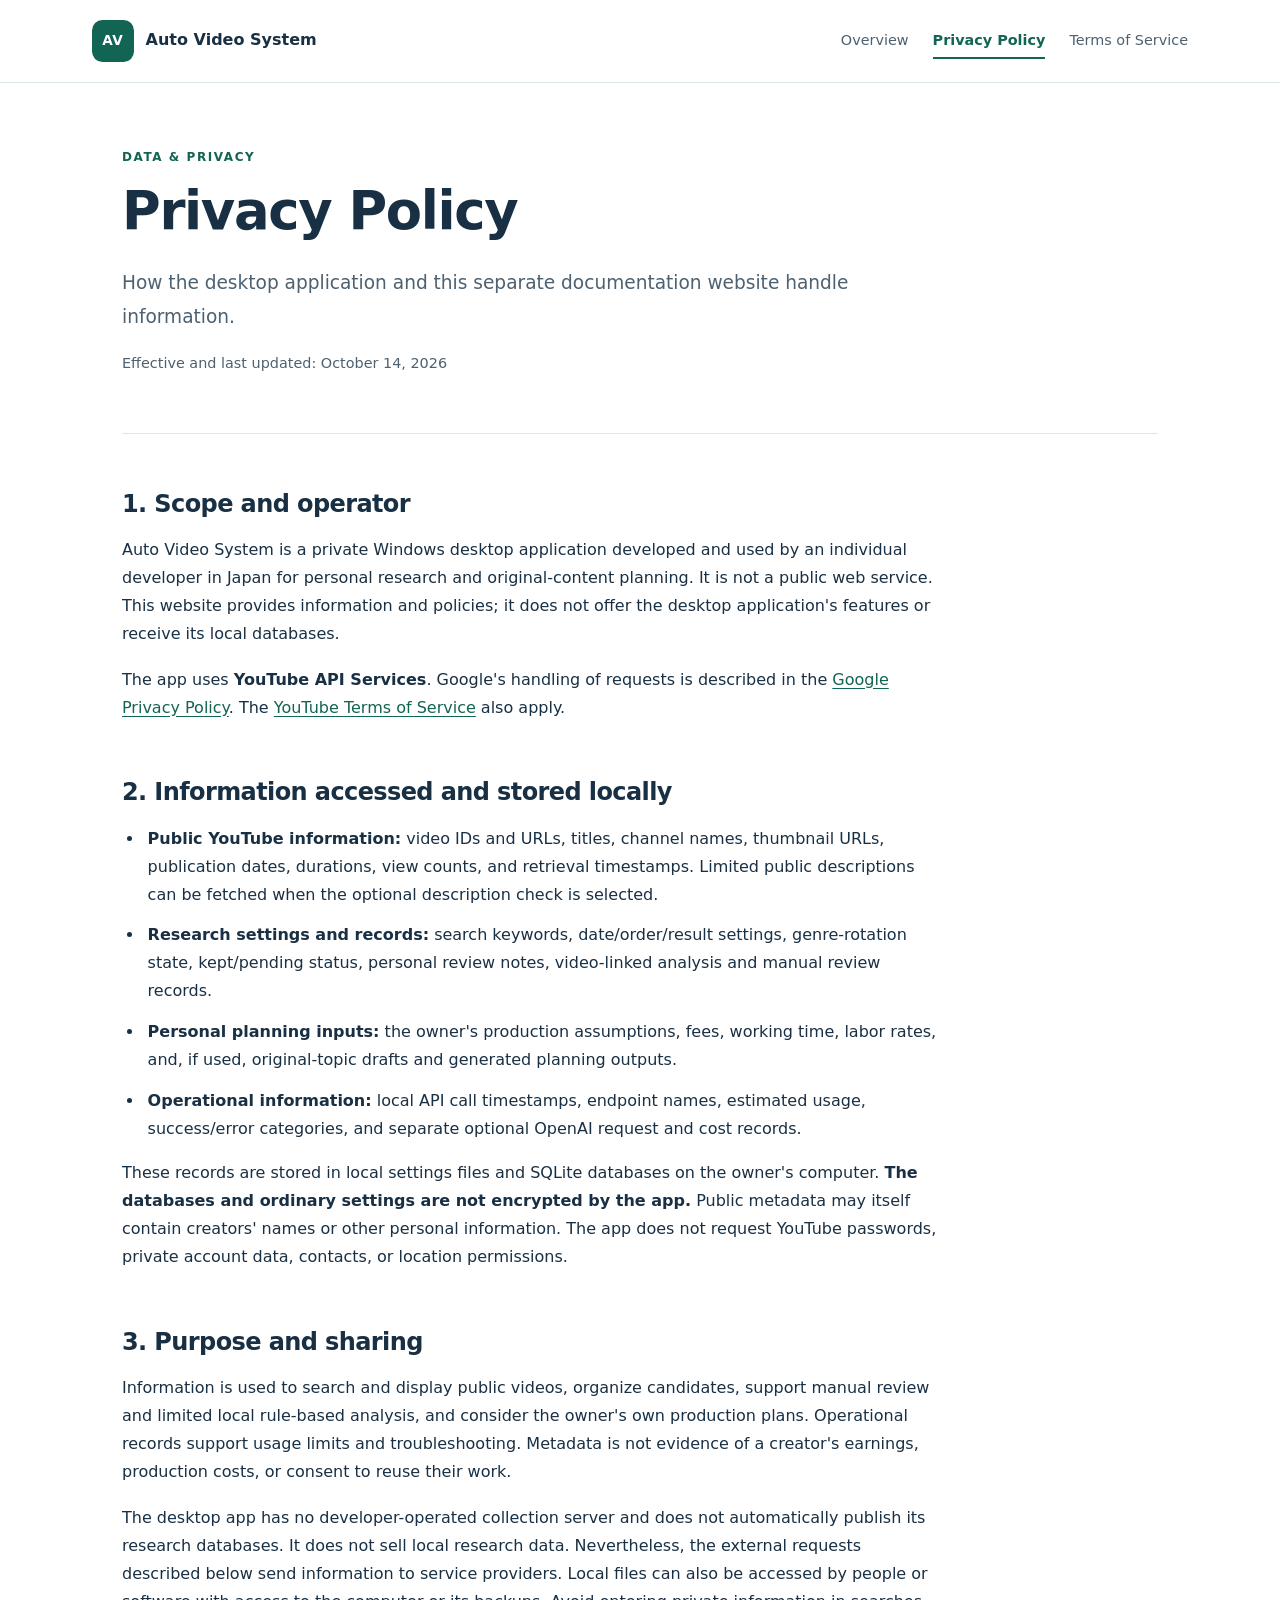
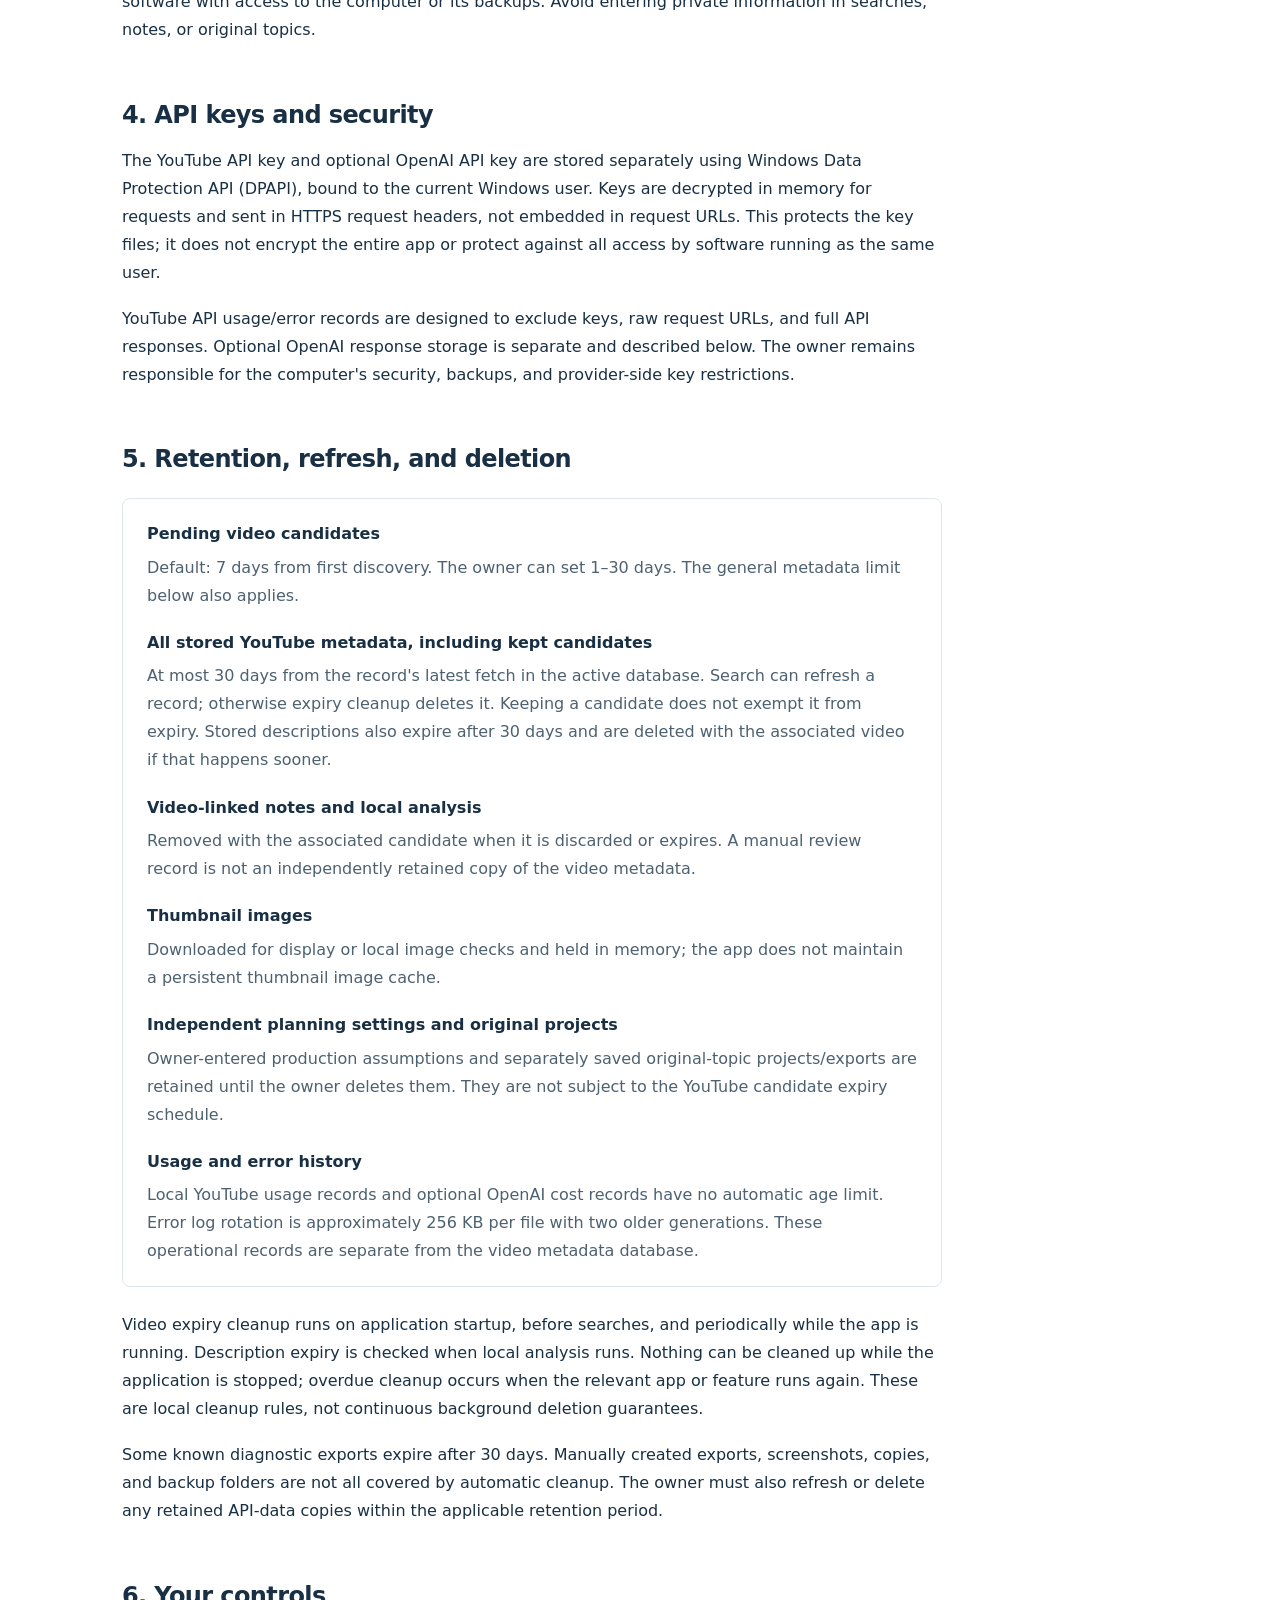
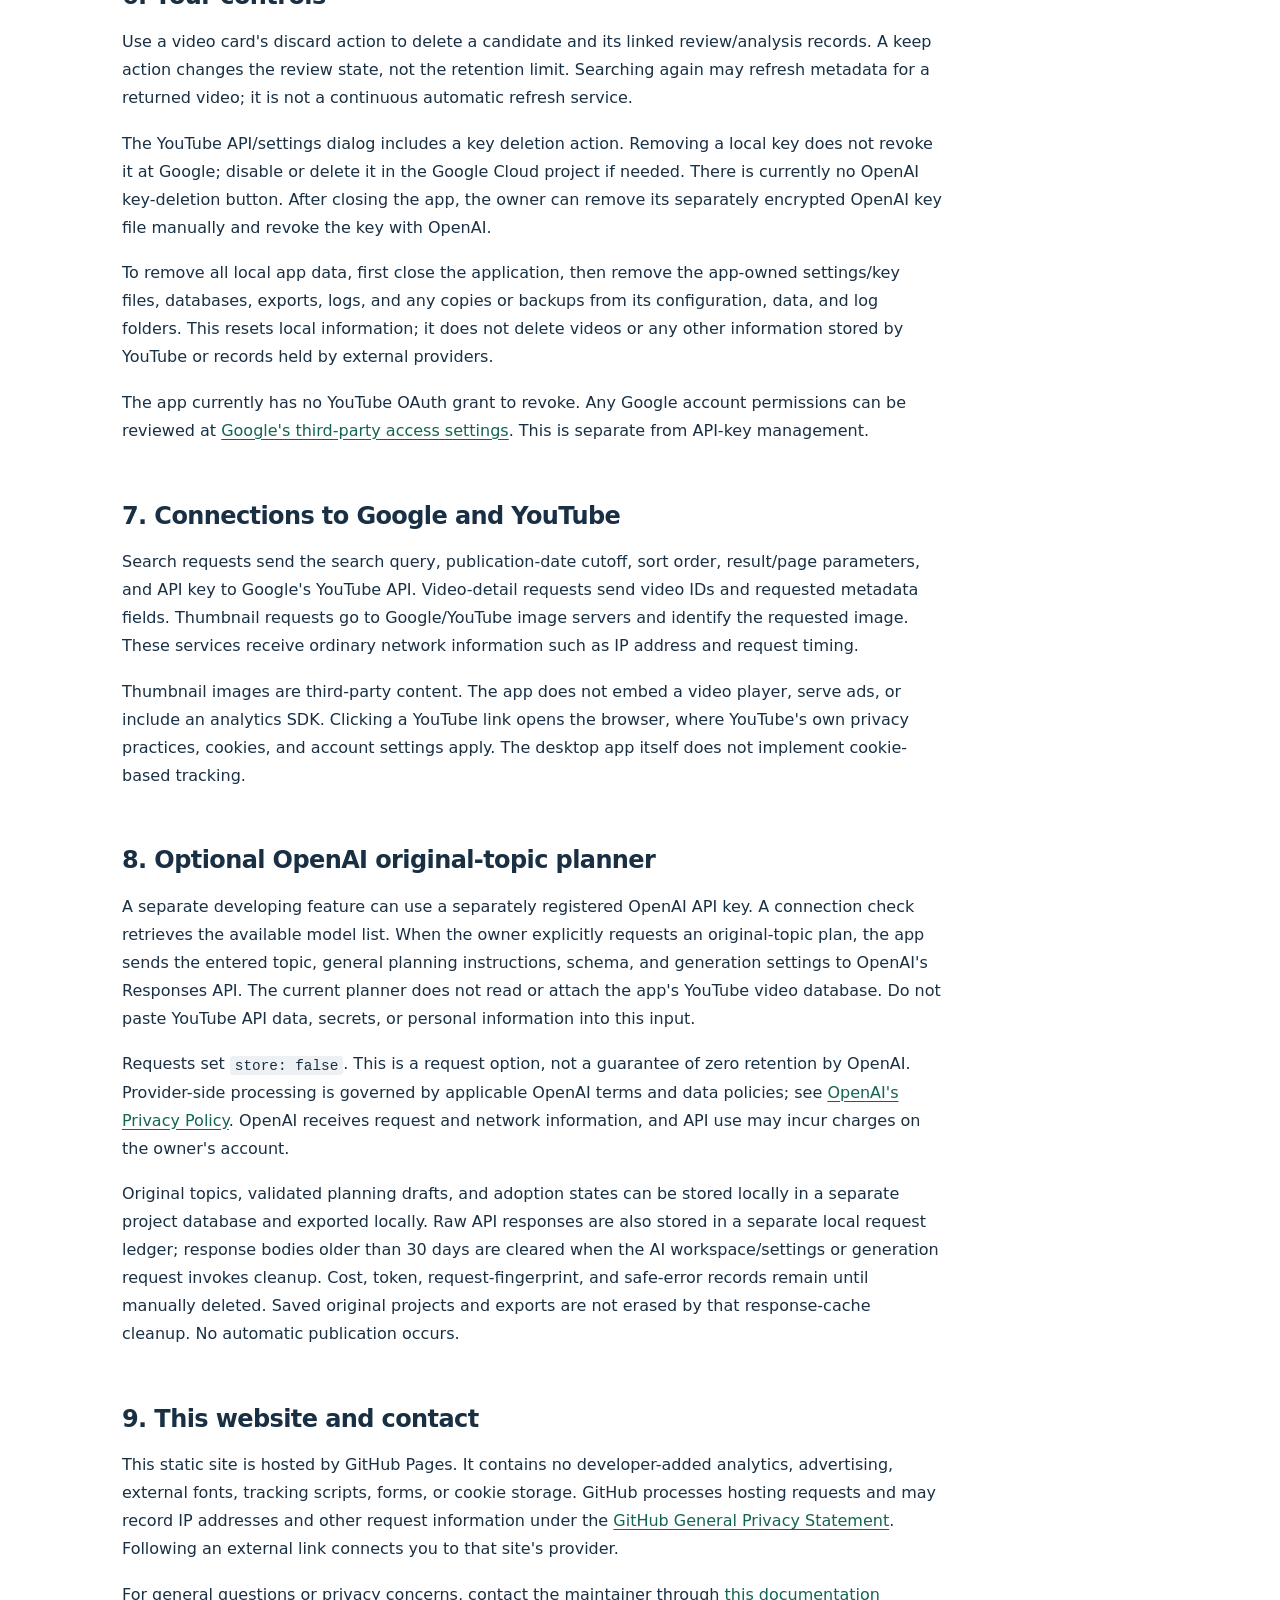
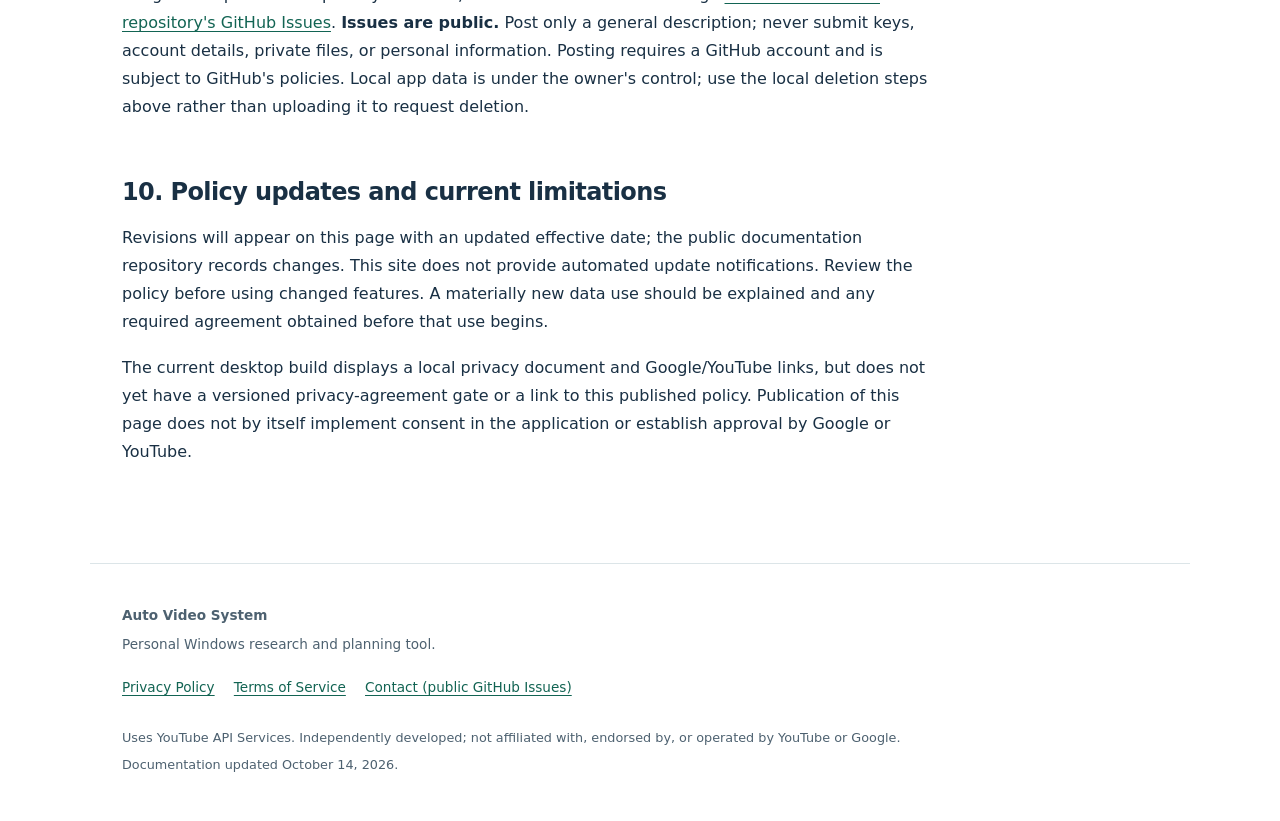
==== privacy.html @ 2034ab6e "Publish application overview, privacy policy and terms" ====
<!doctype html>
<html lang="en">
<head>
  <meta charset="utf-8">
  <meta name="viewport" content="width=device-width, initial-scale=1">
  <meta name="description" content="Privacy practices for the private Auto Video System desktop app and this informational GitHub Pages website.">
  <meta name="color-scheme" content="light">
  <meta name="referrer" content="strict-origin-when-cross-origin">
  <title>Privacy Policy | Auto Video System</title>
  <link rel="stylesheet" href="styles.css">
</head>
<body>
  <a class="skip" href="#main">Skip to content</a>
  <header class="site-header">
    <div class="header-inner">
      <a class="brand" href="index.html"><span class="brand-mark" aria-hidden="true">AV</span><span>Auto Video System</span></a>
      <nav aria-label="Main navigation"><a href="index.html">Overview</a><a href="privacy.html" aria-current="page">Privacy Policy</a><a href="terms.html">Terms of Service</a></nav>
    </div>
  </header>
  <main id="main">
    <header class="page-heading"><p class="eyebrow">Data &amp; privacy</p><h1>Privacy Policy</h1><p class="lead">How the desktop application and this separate documentation website handle information.</p><p class="muted">Effective and last updated: <time datetime="2026-10-14">October 14, 2026</time></p></header>
    <article class="prose document">
      <section><h2>1. Scope and operator</h2><p>Auto Video System is a private Windows desktop application developed and used by an individual developer in Japan for personal research and original-content planning. It is not a public web service. This website provides information and policies; it does not offer the desktop application's features or receive its local databases.</p><p>The app uses <strong>YouTube API Services</strong>. Google's handling of requests is described in the <a href="https://policies.google.com/privacy">Google Privacy Policy</a>. The <a href="https://www.youtube.com/t/terms">YouTube Terms of Service</a> also apply.</p></section>
      <section><h2>2. Information accessed and stored locally</h2><ul><li><strong>Public YouTube information:</strong> video IDs and URLs, titles, channel names, thumbnail URLs, publication dates, durations, view counts, and retrieval timestamps. Limited public descriptions can be fetched when the optional description check is selected.</li><li><strong>Research settings and records:</strong> search keywords, date/order/result settings, genre-rotation state, kept/pending status, personal review notes, video-linked analysis and manual review records.</li><li><strong>Personal planning inputs:</strong> the owner's production assumptions, fees, working time, labor rates, and, if used, original-topic drafts and generated planning outputs.</li><li><strong>Operational information:</strong> local API call timestamps, endpoint names, estimated usage, success/error categories, and separate optional OpenAI request and cost records.</li></ul><p>These records are stored in local settings files and SQLite databases on the owner's computer. <strong>The databases and ordinary settings are not encrypted by the app.</strong> Public metadata may itself contain creators' names or other personal information. The app does not request YouTube passwords, private account data, contacts, or location permissions.</p></section>
      <section><h2>3. Purpose and sharing</h2><p>Information is used to search and display public videos, organize candidates, support manual review and limited local rule-based analysis, and consider the owner's own production plans. Operational records support usage limits and troubleshooting. Metadata is not evidence of a creator's earnings, production costs, or consent to reuse their work.</p><p>The desktop app has no developer-operated collection server and does not automatically publish its research databases. It does not sell local research data. Nevertheless, the external requests described below send information to service providers. Local files can also be accessed by people or software with access to the computer or its backups. Avoid entering private information in searches, notes, or original topics.</p></section>
      <section><h2>4. API keys and security</h2><p>The YouTube API key and optional OpenAI API key are stored separately using Windows Data Protection API (DPAPI), bound to the current Windows user. Keys are decrypted in memory for requests and sent in HTTPS request headers, not embedded in request URLs. This protects the key files; it does not encrypt the entire app or protect against all access by software running as the same user.</p><p>YouTube API usage/error records are designed to exclude keys, raw request URLs, and full API responses. Optional OpenAI response storage is separate and described below. The owner remains responsible for the computer's security, backups, and provider-side key restrictions.</p></section>
      <section><h2>5. Retention, refresh, and deletion</h2><dl class="retention"><dt>Pending video candidates</dt><dd>Default: 7 days from first discovery. The owner can set 1–30 days. The general metadata limit below also applies.</dd><dt>All stored YouTube metadata, including kept candidates</dt><dd>At most 30 days from the record's latest fetch in the active database. Search can refresh a record; otherwise expiry cleanup deletes it. Keeping a candidate does not exempt it from expiry. Stored descriptions also expire after 30 days and are deleted with the associated video if that happens sooner.</dd><dt>Video-linked notes and local analysis</dt><dd>Removed with the associated candidate when it is discarded or expires. A manual review record is not an independently retained copy of the video metadata.</dd><dt>Thumbnail images</dt><dd>Downloaded for display or local image checks and held in memory; the app does not maintain a persistent thumbnail image cache.</dd><dt>Independent planning settings and original projects</dt><dd>Owner-entered production assumptions and separately saved original-topic projects/exports are retained until the owner deletes them. They are not subject to the YouTube candidate expiry schedule.</dd><dt>Usage and error history</dt><dd>Local YouTube usage records and optional OpenAI cost records have no automatic age limit. Error log rotation is approximately 256 KB per file with two older generations. These operational records are separate from the video metadata database.</dd></dl><p>Video expiry cleanup runs on application startup, before searches, and periodically while the app is running. Description expiry is checked when local analysis runs. Nothing can be cleaned up while the application is stopped; overdue cleanup occurs when the relevant app or feature runs again. These are local cleanup rules, not continuous background deletion guarantees.</p><p>Some known diagnostic exports expire after 30 days. Manually created exports, screenshots, copies, and backup folders are not all covered by automatic cleanup. The owner must also refresh or delete any retained API-data copies within the applicable retention period.</p></section>
      <section><h2>6. Your controls</h2><p>Use a video card's discard action to delete a candidate and its linked review/analysis records. A keep action changes the review state, not the retention limit. Searching again may refresh metadata for a returned video; it is not a continuous automatic refresh service.</p><p>The YouTube API/settings dialog includes a key deletion action. Removing a local key does not revoke it at Google; disable or delete it in the Google Cloud project if needed. There is currently no OpenAI key-deletion button. After closing the app, the owner can remove its separately encrypted OpenAI key file manually and revoke the key with OpenAI.</p><p>To remove all local app data, first close the application, then remove the app-owned settings/key files, databases, exports, logs, and any copies or backups from its configuration, data, and log folders. This resets local information; it does not delete videos or any other information stored by YouTube or records held by external providers.</p><p>The app currently has no YouTube OAuth grant to revoke. Any Google account permissions can be reviewed at <a href="https://security.google.com/settings/security/permissions">Google's third-party access settings</a>. This is separate from API-key management.</p></section>
      <section><h2>7. Connections to Google and YouTube</h2><p>Search requests send the search query, publication-date cutoff, sort order, result/page parameters, and API key to Google's YouTube API. Video-detail requests send video IDs and requested metadata fields. Thumbnail requests go to Google/YouTube image servers and identify the requested image. These services receive ordinary network information such as IP address and request timing.</p><p>Thumbnail images are third-party content. The app does not embed a video player, serve ads, or include an analytics SDK. Clicking a YouTube link opens the browser, where YouTube's own privacy practices, cookies, and account settings apply. The desktop app itself does not implement cookie-based tracking.</p></section>
      <section id="openai"><h2>8. Optional OpenAI original-topic planner</h2><p>A separate developing feature can use a separately registered OpenAI API key. A connection check retrieves the available model list. When the owner explicitly requests an original-topic plan, the app sends the entered topic, general planning instructions, schema, and generation settings to OpenAI's Responses API. The current planner does not read or attach the app's YouTube video database. Do not paste YouTube API data, secrets, or personal information into this input.</p><p>Requests set <code>store: false</code>. This is a request option, not a guarantee of zero retention by OpenAI. Provider-side processing is governed by applicable OpenAI terms and data policies; see <a href="https://openai.com/policies/privacy-policy/">OpenAI's Privacy Policy</a>. OpenAI receives request and network information, and API use may incur charges on the owner's account.</p><p>Original topics, validated planning drafts, and adoption states can be stored locally in a separate project database and exported locally. Raw API responses are also stored in a separate local request ledger; response bodies older than 30 days are cleared when the AI workspace/settings or generation request invokes cleanup. Cost, token, request-fingerprint, and safe-error records remain until manually deleted. Saved original projects and exports are not erased by that response-cache cleanup. No automatic publication occurs.</p></section>
      <section><h2>9. This website and contact</h2><p>This static site is hosted by GitHub Pages. It contains no developer-added analytics, advertising, external fonts, tracking scripts, forms, or cookie storage. GitHub processes hosting requests and may record IP addresses and other request information under the <a href="https://docs.github.com/en/site-policy/privacy-policies/github-general-privacy-statement">GitHub General Privacy Statement</a>. Following an external link connects you to that site's provider.</p><p>For general questions or privacy concerns, contact the maintainer through <a href="https://github.com/thiroki0508-cell/auto-video-system-pages/issues">this documentation repository's GitHub Issues</a>. <strong>Issues are public.</strong> Post only a general description; never submit keys, account details, private files, or personal information. Posting requires a GitHub account and is subject to GitHub's policies. Local app data is under the owner's control; use the local deletion steps above rather than uploading it to request deletion.</p></section>
      <section><h2>10. Policy updates and current limitations</h2><p>Revisions will appear on this page with an updated effective date; the public documentation repository records changes. This site does not provide automated update notifications. Review the policy before using changed features. A materially new data use should be explained and any required agreement obtained before that use begins.</p><p>The current desktop build displays a local privacy document and Google/YouTube links, but does not yet have a versioned privacy-agreement gate or a link to this published policy. Publication of this page does not by itself implement consent in the application or establish approval by Google or YouTube.</p></section>
    </article>
    </main>
  <footer class="site-footer">
    <div><strong>Auto Video System</strong><p>Personal Windows research and planning tool.</p></div>
    <div><a href="privacy.html">Privacy Policy</a><a href="terms.html">Terms of Service</a><a href="https://github.com/thiroki0508-cell/auto-video-system-pages/issues">Contact (public GitHub Issues)</a></div>
    <p class="footer-note">Uses YouTube API Services. Independently developed; not affiliated with, endorsed by, or operated by YouTube or Google.</p>
    <p class="footer-note">Documentation updated <time datetime="2026-10-14">October 14, 2026</time>.</p>
  </footer>
</body>
</html>
---- styles.css ----
:root { color-scheme: light; --ink:#193044; --muted:#4d6170; --accent:#126453; --line:#dce5e8; --soft:#f5f8f8; }
* { box-sizing:border-box; }
html { scroll-padding-top:2rem; }
body { margin:0; background:#fff; color:var(--ink); font-family:system-ui,-apple-system,"Segoe UI",sans-serif; font-size:1rem; line-height:1.75; }
a { color:var(--accent); text-underline-offset:.2em; overflow-wrap:anywhere; }
a:hover { color:#083f34; }
a:focus-visible { outline:3px solid #a65a00; outline-offset:4px; border-radius:2px; }
.skip { position:absolute; left:1rem; top:-6rem; background:#fff; z-index:2; padding:.75rem; }
.skip:focus { top:1rem; }
.site-header { border-bottom:1px solid var(--line); }
.header-inner { max-width:1160px; margin:auto; padding:1.25rem 2rem; display:flex; gap:1.5rem; justify-content:space-between; align-items:center; }
.brand { display:flex; align-items:center; gap:.75rem; font-weight:750; color:var(--ink); text-decoration:none; line-height:1.3; }
.brand-mark { display:grid; place-items:center; background:var(--accent); color:white; width:2.6rem; height:2.6rem; border-radius:.65rem; font-size:.85rem; letter-spacing:.04em; flex-shrink:0; }
nav { display:flex; flex-wrap:wrap; gap:1.5rem; font-size:.9rem; }
nav a { color:var(--muted); text-decoration:none; padding:.25rem 0; }
nav a[aria-current="page"] { color:var(--accent); box-shadow:0 2px 0 var(--accent); font-weight:650; }
main { max-width:1100px; margin:auto; padding:0 2rem; }
h1,h2,h3 { line-height:1.2; letter-spacing:-.025em; color:var(--ink); }
h1 { font-size:clamp(2.2rem,5.5vw,4rem); margin:.7rem 0 1.5rem; max-width:900px; }
h2 { font-size:clamp(1.5rem,3.4vw,2rem); margin:.7rem 0 1.4rem; }
h3 { font-size:1.2rem; margin:.9rem 0; }
p { margin:.8rem 0 1.1rem; }
.eyebrow { font-size:.75rem; text-transform:uppercase; font-weight:750; letter-spacing:.13em; color:var(--accent); margin:0; }
.hero { padding:5rem 0 3.5rem; }
.lead { font-size:1.16rem; line-height:1.8; max-width:790px; color:var(--muted); }
.notice { max-width:820px; background:#eff7f4; border-left:3px solid var(--accent); padding:1rem 1.25rem; margin:1.8rem 0; }
.actions { display:flex; gap:1.5rem; align-items:center; flex-wrap:wrap; margin-top:2rem; }
.button { display:inline-block; background:var(--accent); color:#fff; text-decoration:none; padding:.8rem 1.2rem; border-radius:.4rem; font-weight:650; }
.button:hover { background:#0b4c3f; color:#fff; }
.section { padding:3rem 0; border-top:1px solid var(--line); }
.cards { display:grid; grid-template-columns:repeat(3,minmax(0,1fr)); gap:1.2rem; margin-top:2rem; }
.card { padding:1.6rem; background:var(--soft); border:1px solid var(--line); border-radius:.6rem; }
.card p { color:var(--muted); font-size:.96rem; margin-bottom:0; }
.step { color:var(--accent); text-transform:uppercase; font-weight:700; font-size:.72rem; letter-spacing:.08em; }
.split { display:grid; grid-template-columns:1.1fr 1fr; gap:3rem; align-items:start; }
.panel { background:var(--soft); border-radius:.6rem; padding:1.5rem 1.8rem; }
.panel p { color:var(--muted); }
.prose { max-width:820px; }
.page-heading { padding:4rem 0 2.5rem; border-bottom:1px solid var(--line); }
.page-heading h1 { font-size:clamp(2.2rem,5vw,3.3rem); }
.muted { color:var(--muted); font-size:.9rem; }
.document { padding:1rem 0 4rem; }
.document section { padding-top:1.75rem; }
.document h2 { font-size:1.5rem; margin-bottom:1.1rem; }
li { padding-left:.2rem; margin-bottom:.8rem; }
ul { padding-left:1.4rem; }
.retention { margin:1.5rem 0; border:1px solid var(--line); border-radius:.5rem; padding:1.3rem 1.5rem; }
dt { font-weight:700; }
dd { color:var(--muted); margin:.35rem 0 1.2rem; }
dd:last-child { margin-bottom:0; }
code { background:#edf1f3; padding:.1rem .3rem; border-radius:.2rem; font-size:.9em; }
.site-footer { max-width:1100px; padding:2.5rem 2rem; margin:1rem auto 0; border-top:1px solid var(--line); color:var(--muted); font-size:.85rem; }
.site-footer>div { margin-bottom:1.2rem; }
.site-footer>div>a { display:inline-block; margin:0 1.2rem .5rem 0; }
.site-footer p { margin:.3rem 0; }
.footer-note { max-width:820px; font-size:.8rem; }
@media (max-width:760px) {
 .header-inner { align-items:flex-start; flex-direction:column; padding:1.1rem 1.25rem; gap:1rem; }
 nav { gap:1rem; font-size:.85rem; }
 main { padding:0 1.25rem; }
 .hero { padding:3rem 0; }
 .cards,.split { grid-template-columns:1fr; gap:1rem; }
 .section { padding:2.25rem 0; }
 .card { padding:1.35rem; }
 .page-heading { padding:2.7rem 0 1.5rem; }
 .lead { font-size:1.05rem; }
 .site-footer { padding:2rem 1.25rem; }
 .retention { padding:1rem; }
}
@media print {
 .site-header,.actions,.skip { display:none; }
 body { font-size:10pt; }
 main,.site-footer { max-width:none; padding:0; }
 .hero,.section,.page-heading { padding:1rem 0; }
 .cards,.split { display:block; }
 .card,.panel { break-inside:avoid; margin:.5rem 0; }
}
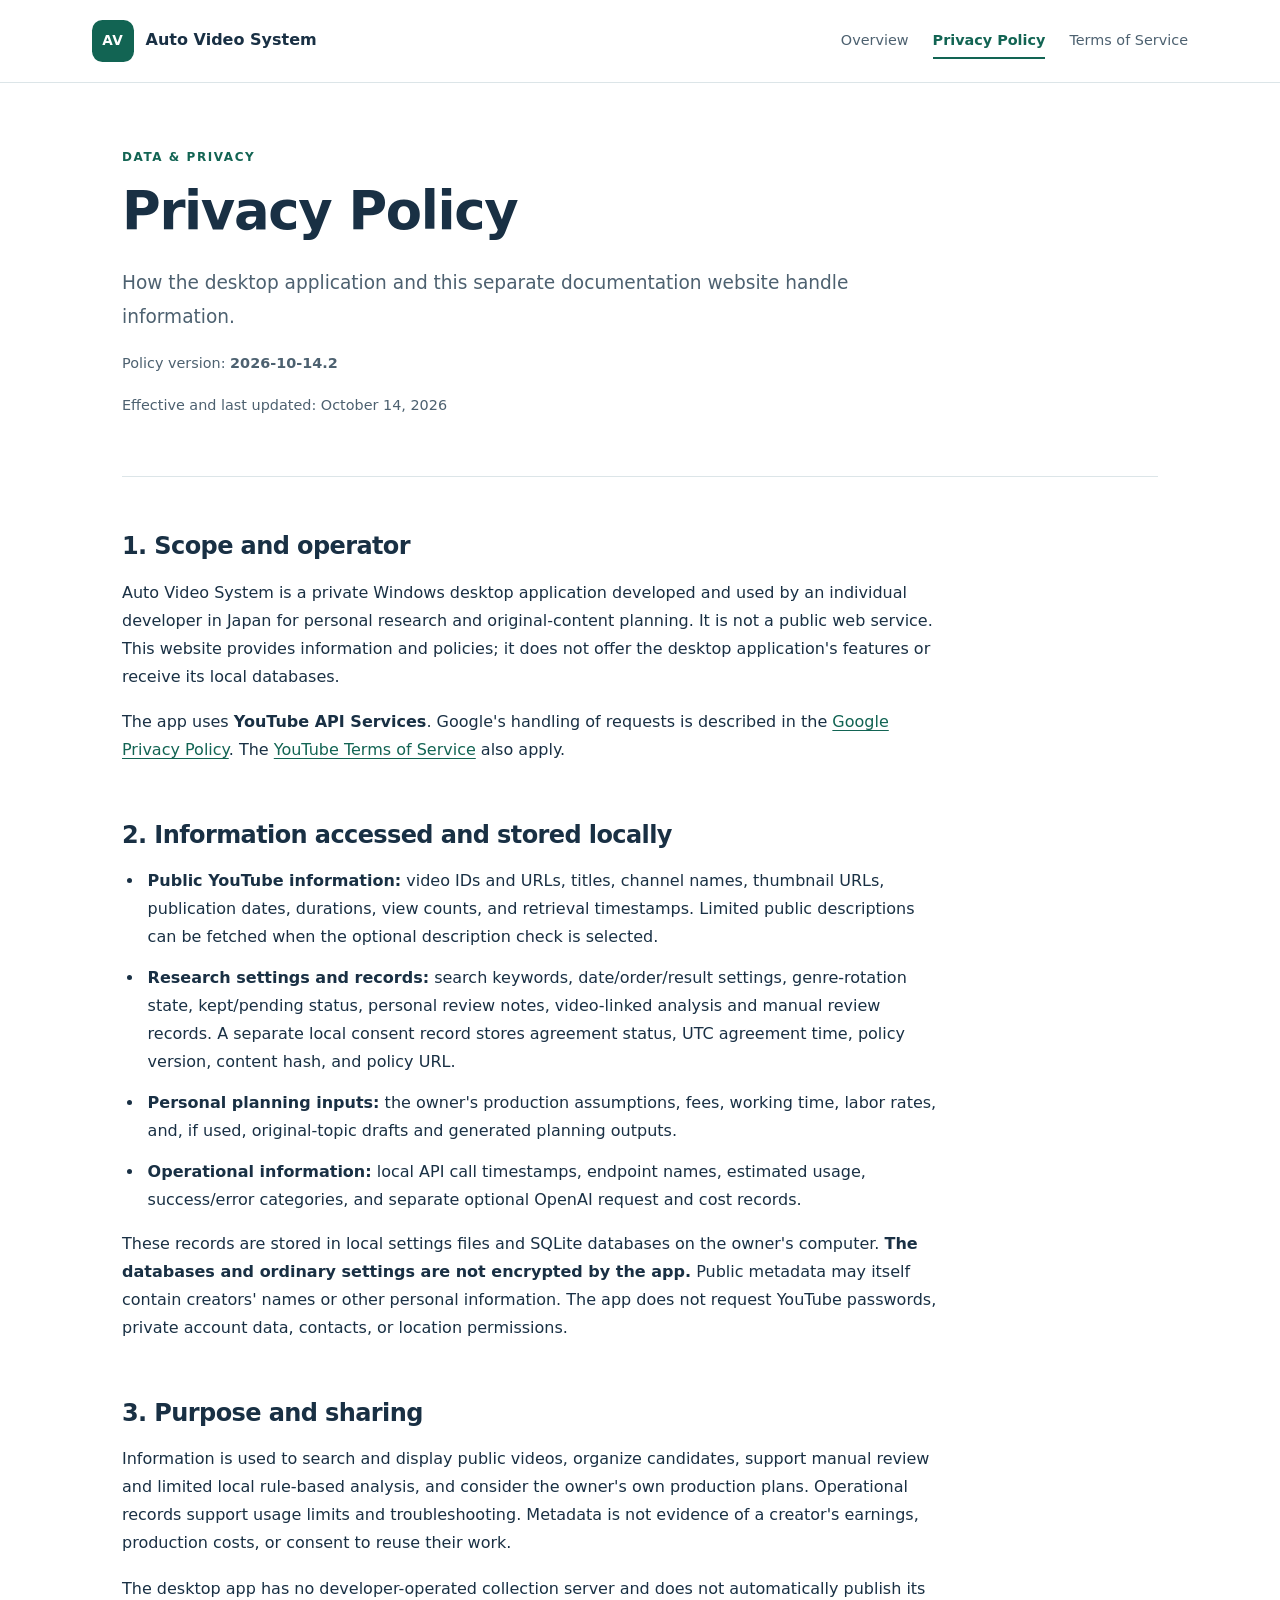
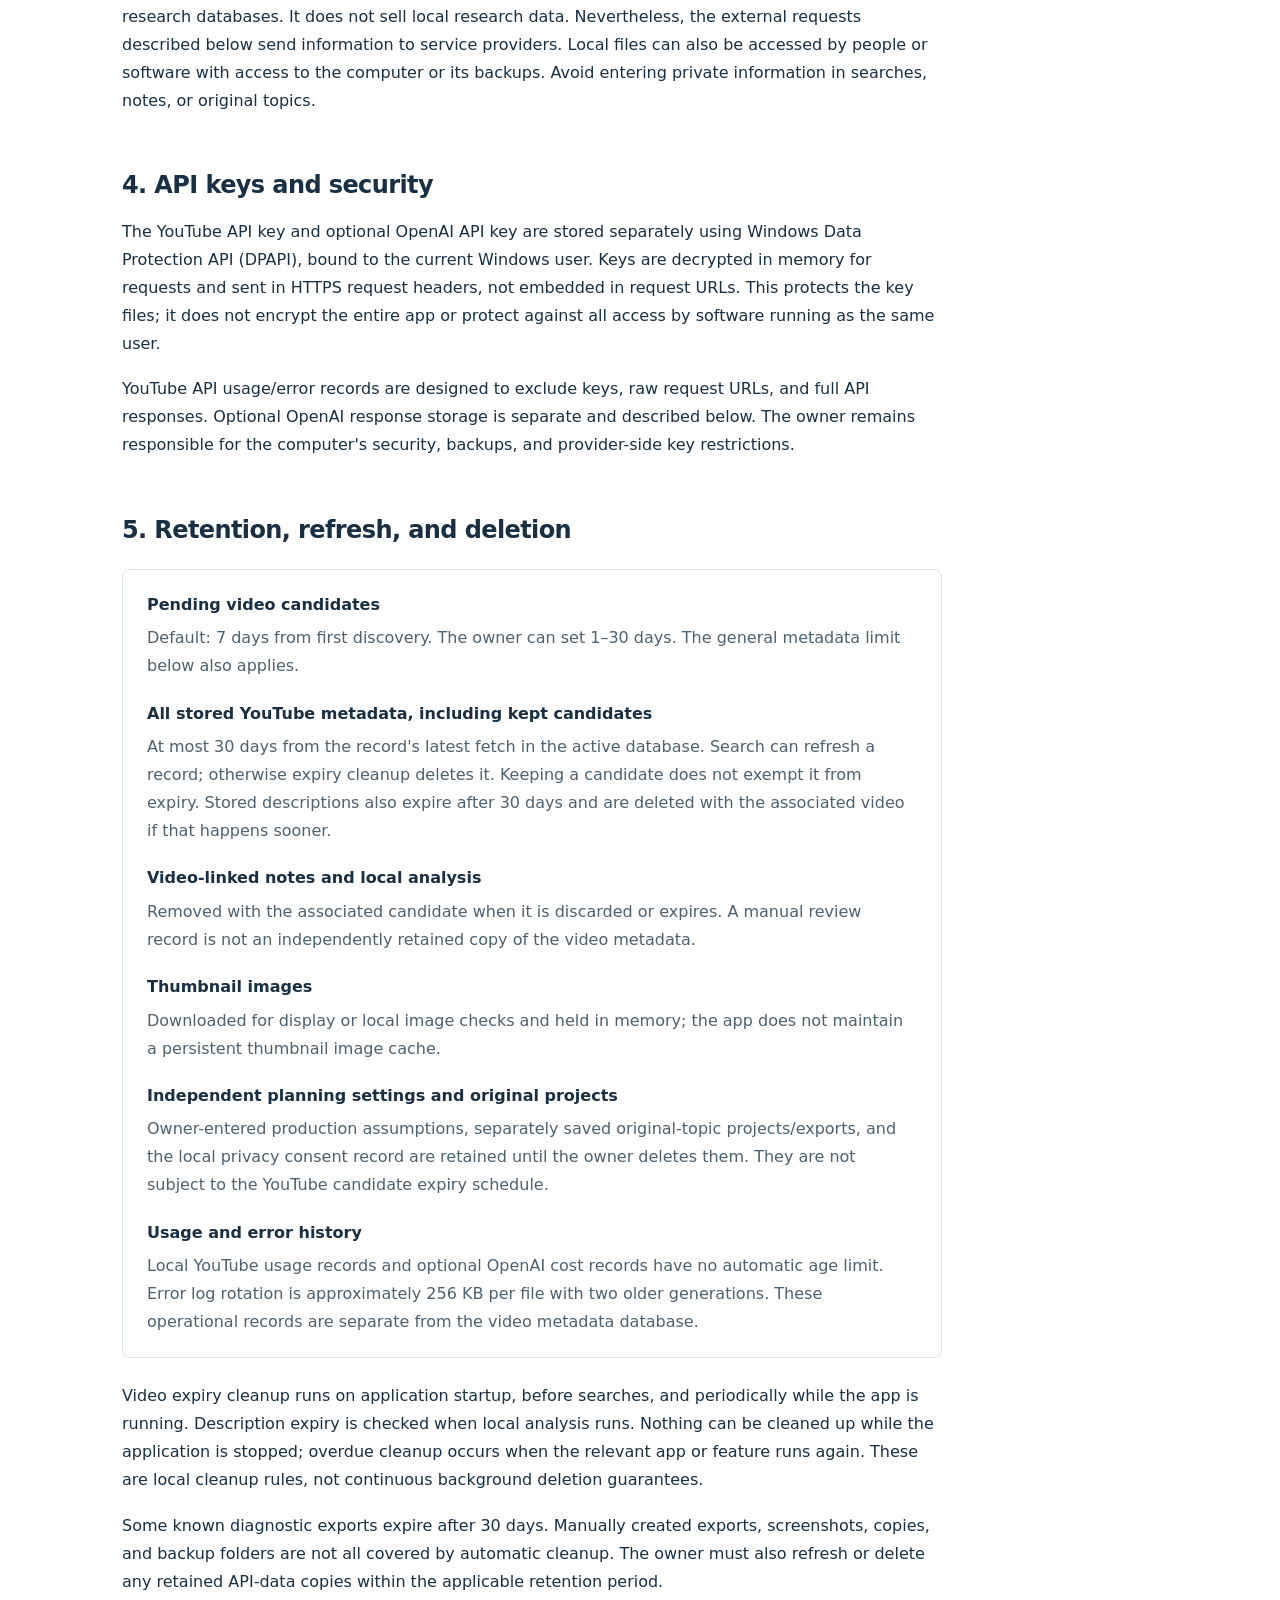
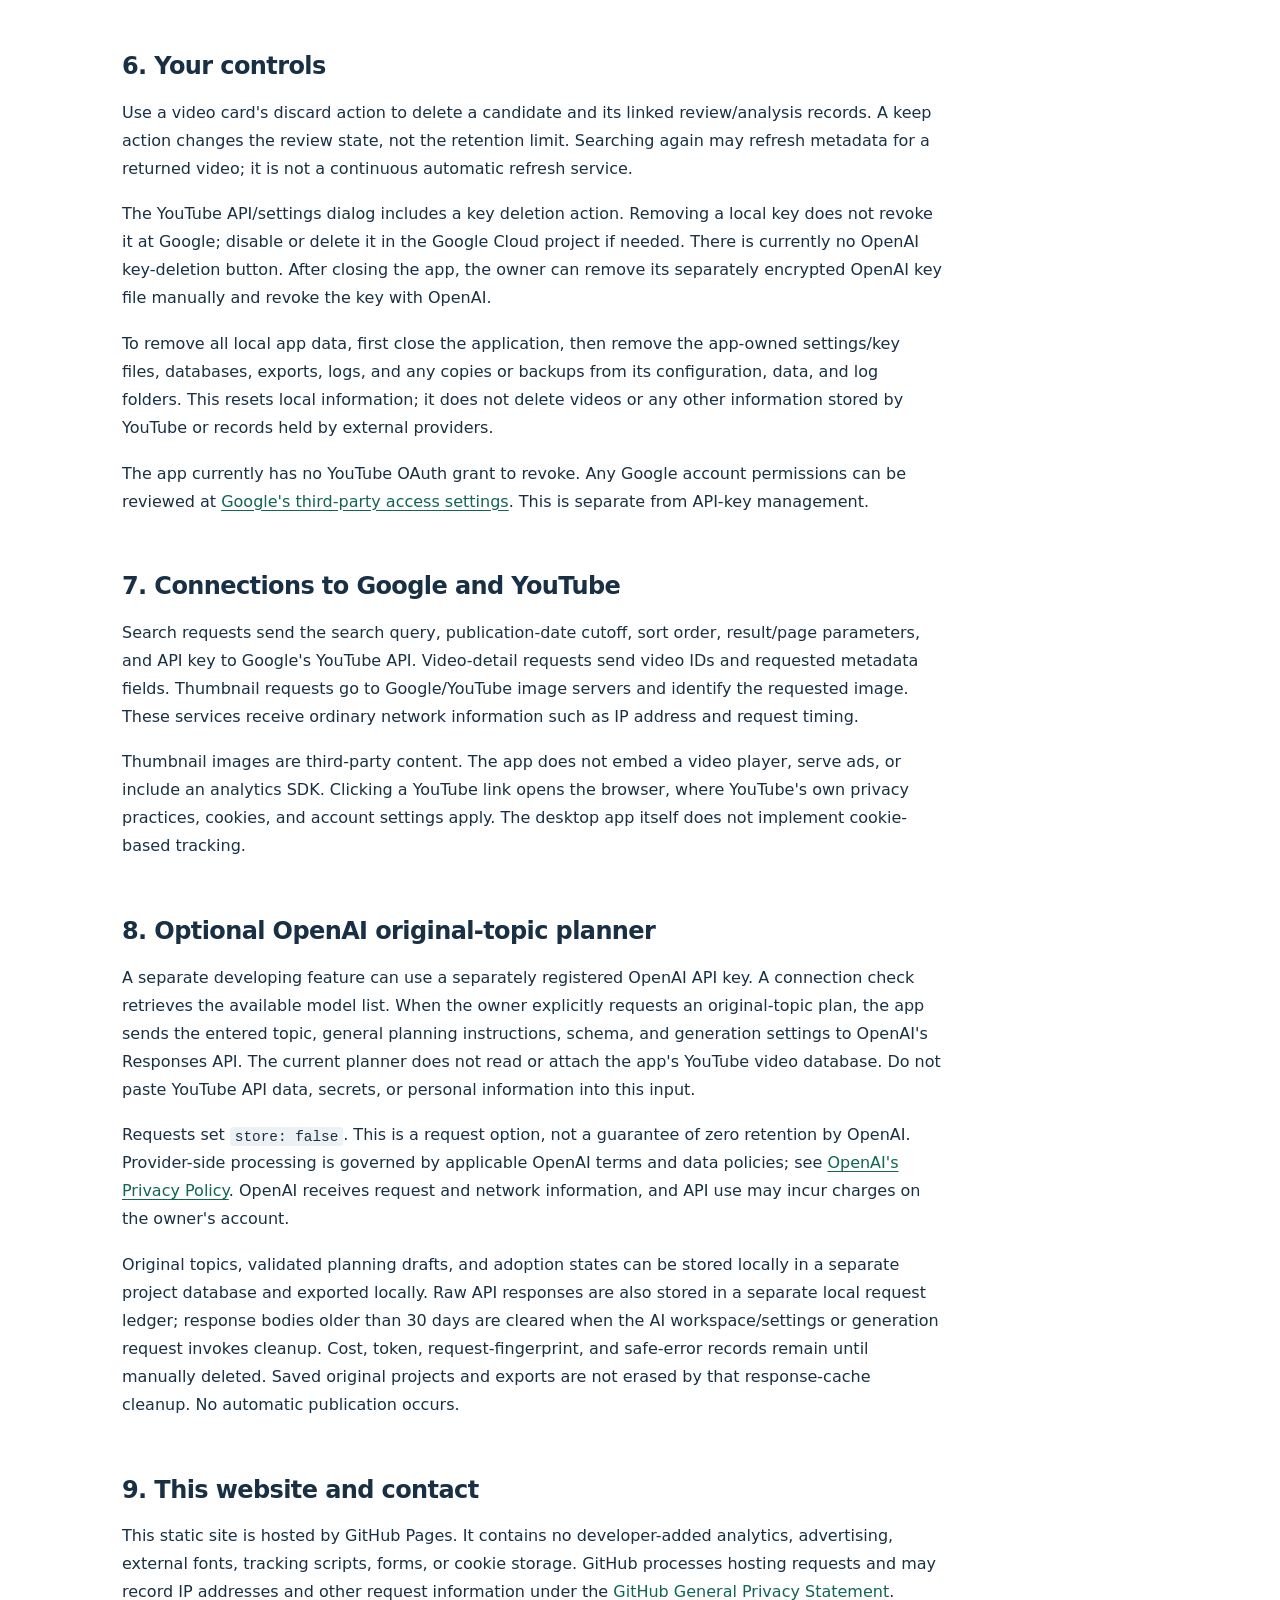
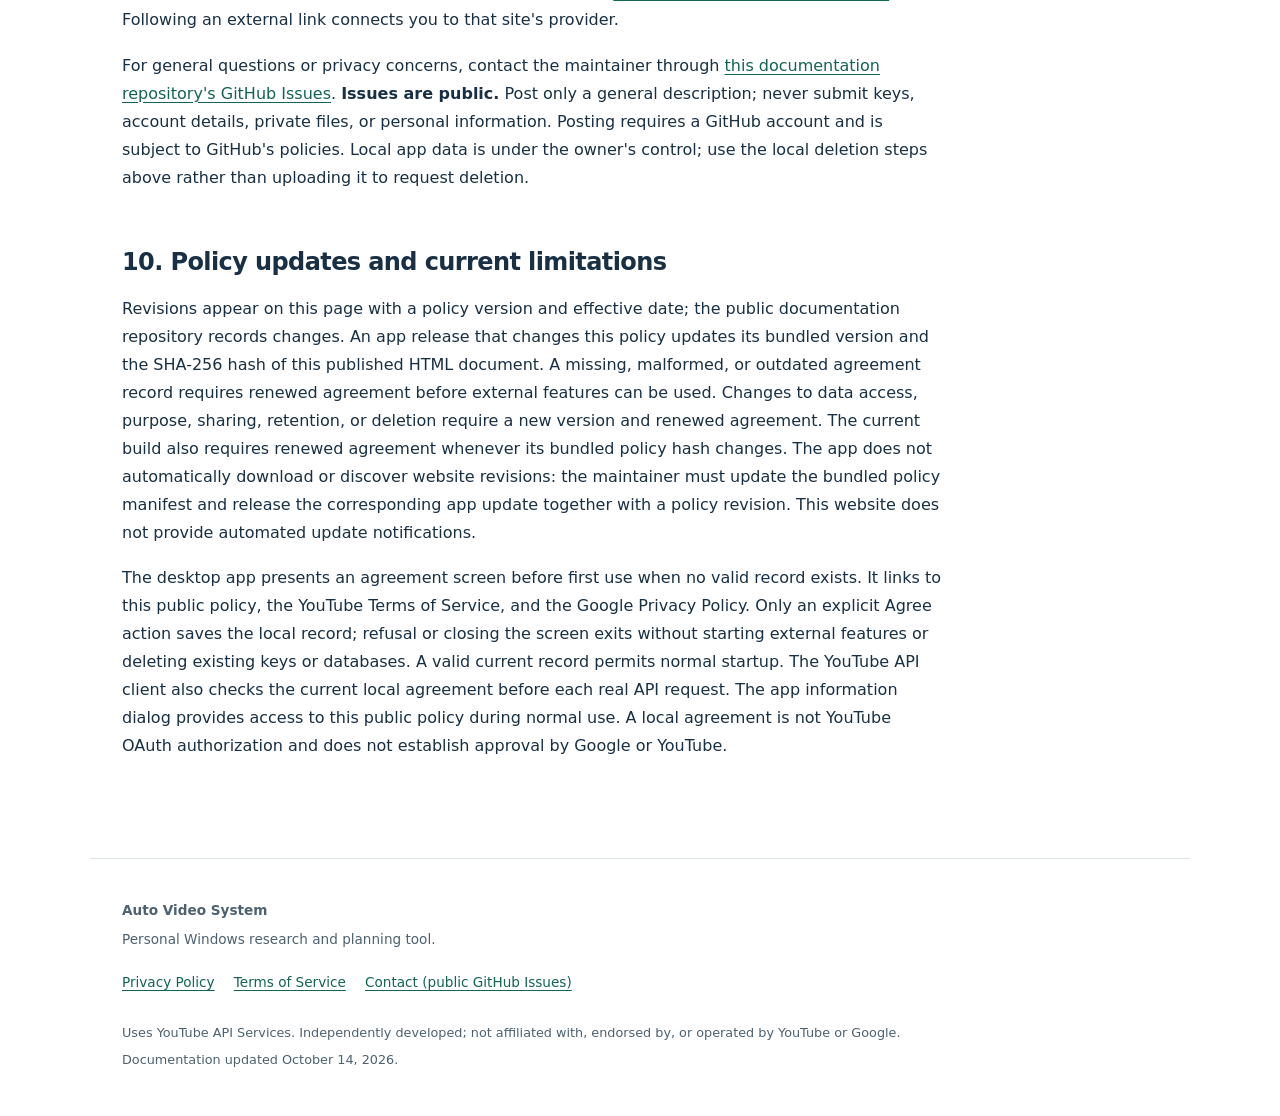
==== commit 43696dc5: "Add versioned consent disclosure and official YouTube attribution" ====
--- a/privacy.html
+++ b/privacy.html
@@ -3,6 +3,7 @@
 <head>
   <meta charset="utf-8">
   <meta name="viewport" content="width=device-width, initial-scale=1">
+  <meta name="policy-version" content="2026-10-14.2">
   <meta name="description" content="Privacy practices for the private Auto Video System desktop app and this informational GitHub Pages website.">
   <meta name="color-scheme" content="light">
   <meta name="referrer" content="strict-origin-when-cross-origin">
@@ -18,18 +19,18 @@
     </div>
   </header>
   <main id="main">
-    <header class="page-heading"><p class="eyebrow">Data &amp; privacy</p><h1>Privacy Policy</h1><p class="lead">How the desktop application and this separate documentation website handle information.</p><p class="muted">Effective and last updated: <time datetime="2026-10-14">October 14, 2026</time></p></header>
+    <header class="page-heading"><p class="eyebrow">Data &amp; privacy</p><h1>Privacy Policy</h1><p class="lead">How the desktop application and this separate documentation website handle information.</p><p class="muted">Policy version: <strong>2026-10-14.2</strong></p><p class="muted">Effective and last updated: <time datetime="2026-10-14">October 14, 2026</time></p></header>
     <article class="prose document">
       <section><h2>1. Scope and operator</h2><p>Auto Video System is a private Windows desktop application developed and used by an individual developer in Japan for personal research and original-content planning. It is not a public web service. This website provides information and policies; it does not offer the desktop application's features or receive its local databases.</p><p>The app uses <strong>YouTube API Services</strong>. Google's handling of requests is described in the <a href="https://policies.google.com/privacy">Google Privacy Policy</a>. The <a href="https://www.youtube.com/t/terms">YouTube Terms of Service</a> also apply.</p></section>
-      <section><h2>2. Information accessed and stored locally</h2><ul><li><strong>Public YouTube information:</strong> video IDs and URLs, titles, channel names, thumbnail URLs, publication dates, durations, view counts, and retrieval timestamps. Limited public descriptions can be fetched when the optional description check is selected.</li><li><strong>Research settings and records:</strong> search keywords, date/order/result settings, genre-rotation state, kept/pending status, personal review notes, video-linked analysis and manual review records.</li><li><strong>Personal planning inputs:</strong> the owner's production assumptions, fees, working time, labor rates, and, if used, original-topic drafts and generated planning outputs.</li><li><strong>Operational information:</strong> local API call timestamps, endpoint names, estimated usage, success/error categories, and separate optional OpenAI request and cost records.</li></ul><p>These records are stored in local settings files and SQLite databases on the owner's computer. <strong>The databases and ordinary settings are not encrypted by the app.</strong> Public metadata may itself contain creators' names or other personal information. The app does not request YouTube passwords, private account data, contacts, or location permissions.</p></section>
+      <section><h2>2. Information accessed and stored locally</h2><ul><li><strong>Public YouTube information:</strong> video IDs and URLs, titles, channel names, thumbnail URLs, publication dates, durations, view counts, and retrieval timestamps. Limited public descriptions can be fetched when the optional description check is selected.</li><li><strong>Research settings and records:</strong> search keywords, date/order/result settings, genre-rotation state, kept/pending status, personal review notes, video-linked analysis and manual review records. A separate local consent record stores agreement status, UTC agreement time, policy version, content hash, and policy URL.</li><li><strong>Personal planning inputs:</strong> the owner's production assumptions, fees, working time, labor rates, and, if used, original-topic drafts and generated planning outputs.</li><li><strong>Operational information:</strong> local API call timestamps, endpoint names, estimated usage, success/error categories, and separate optional OpenAI request and cost records.</li></ul><p>These records are stored in local settings files and SQLite databases on the owner's computer. <strong>The databases and ordinary settings are not encrypted by the app.</strong> Public metadata may itself contain creators' names or other personal information. The app does not request YouTube passwords, private account data, contacts, or location permissions.</p></section>
       <section><h2>3. Purpose and sharing</h2><p>Information is used to search and display public videos, organize candidates, support manual review and limited local rule-based analysis, and consider the owner's own production plans. Operational records support usage limits and troubleshooting. Metadata is not evidence of a creator's earnings, production costs, or consent to reuse their work.</p><p>The desktop app has no developer-operated collection server and does not automatically publish its research databases. It does not sell local research data. Nevertheless, the external requests described below send information to service providers. Local files can also be accessed by people or software with access to the computer or its backups. Avoid entering private information in searches, notes, or original topics.</p></section>
       <section><h2>4. API keys and security</h2><p>The YouTube API key and optional OpenAI API key are stored separately using Windows Data Protection API (DPAPI), bound to the current Windows user. Keys are decrypted in memory for requests and sent in HTTPS request headers, not embedded in request URLs. This protects the key files; it does not encrypt the entire app or protect against all access by software running as the same user.</p><p>YouTube API usage/error records are designed to exclude keys, raw request URLs, and full API responses. Optional OpenAI response storage is separate and described below. The owner remains responsible for the computer's security, backups, and provider-side key restrictions.</p></section>
-      <section><h2>5. Retention, refresh, and deletion</h2><dl class="retention"><dt>Pending video candidates</dt><dd>Default: 7 days from first discovery. The owner can set 1–30 days. The general metadata limit below also applies.</dd><dt>All stored YouTube metadata, including kept candidates</dt><dd>At most 30 days from the record's latest fetch in the active database. Search can refresh a record; otherwise expiry cleanup deletes it. Keeping a candidate does not exempt it from expiry. Stored descriptions also expire after 30 days and are deleted with the associated video if that happens sooner.</dd><dt>Video-linked notes and local analysis</dt><dd>Removed with the associated candidate when it is discarded or expires. A manual review record is not an independently retained copy of the video metadata.</dd><dt>Thumbnail images</dt><dd>Downloaded for display or local image checks and held in memory; the app does not maintain a persistent thumbnail image cache.</dd><dt>Independent planning settings and original projects</dt><dd>Owner-entered production assumptions and separately saved original-topic projects/exports are retained until the owner deletes them. They are not subject to the YouTube candidate expiry schedule.</dd><dt>Usage and error history</dt><dd>Local YouTube usage records and optional OpenAI cost records have no automatic age limit. Error log rotation is approximately 256 KB per file with two older generations. These operational records are separate from the video metadata database.</dd></dl><p>Video expiry cleanup runs on application startup, before searches, and periodically while the app is running. Description expiry is checked when local analysis runs. Nothing can be cleaned up while the application is stopped; overdue cleanup occurs when the relevant app or feature runs again. These are local cleanup rules, not continuous background deletion guarantees.</p><p>Some known diagnostic exports expire after 30 days. Manually created exports, screenshots, copies, and backup folders are not all covered by automatic cleanup. The owner must also refresh or delete any retained API-data copies within the applicable retention period.</p></section>
+      <section><h2>5. Retention, refresh, and deletion</h2><dl class="retention"><dt>Pending video candidates</dt><dd>Default: 7 days from first discovery. The owner can set 1–30 days. The general metadata limit below also applies.</dd><dt>All stored YouTube metadata, including kept candidates</dt><dd>At most 30 days from the record's latest fetch in the active database. Search can refresh a record; otherwise expiry cleanup deletes it. Keeping a candidate does not exempt it from expiry. Stored descriptions also expire after 30 days and are deleted with the associated video if that happens sooner.</dd><dt>Video-linked notes and local analysis</dt><dd>Removed with the associated candidate when it is discarded or expires. A manual review record is not an independently retained copy of the video metadata.</dd><dt>Thumbnail images</dt><dd>Downloaded for display or local image checks and held in memory; the app does not maintain a persistent thumbnail image cache.</dd><dt>Independent planning settings and original projects</dt><dd>Owner-entered production assumptions, separately saved original-topic projects/exports, and the local privacy consent record are retained until the owner deletes them. They are not subject to the YouTube candidate expiry schedule.</dd><dt>Usage and error history</dt><dd>Local YouTube usage records and optional OpenAI cost records have no automatic age limit. Error log rotation is approximately 256 KB per file with two older generations. These operational records are separate from the video metadata database.</dd></dl><p>Video expiry cleanup runs on application startup, before searches, and periodically while the app is running. Description expiry is checked when local analysis runs. Nothing can be cleaned up while the application is stopped; overdue cleanup occurs when the relevant app or feature runs again. These are local cleanup rules, not continuous background deletion guarantees.</p><p>Some known diagnostic exports expire after 30 days. Manually created exports, screenshots, copies, and backup folders are not all covered by automatic cleanup. The owner must also refresh or delete any retained API-data copies within the applicable retention period.</p></section>
       <section><h2>6. Your controls</h2><p>Use a video card's discard action to delete a candidate and its linked review/analysis records. A keep action changes the review state, not the retention limit. Searching again may refresh metadata for a returned video; it is not a continuous automatic refresh service.</p><p>The YouTube API/settings dialog includes a key deletion action. Removing a local key does not revoke it at Google; disable or delete it in the Google Cloud project if needed. There is currently no OpenAI key-deletion button. After closing the app, the owner can remove its separately encrypted OpenAI key file manually and revoke the key with OpenAI.</p><p>To remove all local app data, first close the application, then remove the app-owned settings/key files, databases, exports, logs, and any copies or backups from its configuration, data, and log folders. This resets local information; it does not delete videos or any other information stored by YouTube or records held by external providers.</p><p>The app currently has no YouTube OAuth grant to revoke. Any Google account permissions can be reviewed at <a href="https://security.google.com/settings/security/permissions">Google's third-party access settings</a>. This is separate from API-key management.</p></section>
       <section><h2>7. Connections to Google and YouTube</h2><p>Search requests send the search query, publication-date cutoff, sort order, result/page parameters, and API key to Google's YouTube API. Video-detail requests send video IDs and requested metadata fields. Thumbnail requests go to Google/YouTube image servers and identify the requested image. These services receive ordinary network information such as IP address and request timing.</p><p>Thumbnail images are third-party content. The app does not embed a video player, serve ads, or include an analytics SDK. Clicking a YouTube link opens the browser, where YouTube's own privacy practices, cookies, and account settings apply. The desktop app itself does not implement cookie-based tracking.</p></section>
       <section id="openai"><h2>8. Optional OpenAI original-topic planner</h2><p>A separate developing feature can use a separately registered OpenAI API key. A connection check retrieves the available model list. When the owner explicitly requests an original-topic plan, the app sends the entered topic, general planning instructions, schema, and generation settings to OpenAI's Responses API. The current planner does not read or attach the app's YouTube video database. Do not paste YouTube API data, secrets, or personal information into this input.</p><p>Requests set <code>store: false</code>. This is a request option, not a guarantee of zero retention by OpenAI. Provider-side processing is governed by applicable OpenAI terms and data policies; see <a href="https://openai.com/policies/privacy-policy/">OpenAI's Privacy Policy</a>. OpenAI receives request and network information, and API use may incur charges on the owner's account.</p><p>Original topics, validated planning drafts, and adoption states can be stored locally in a separate project database and exported locally. Raw API responses are also stored in a separate local request ledger; response bodies older than 30 days are cleared when the AI workspace/settings or generation request invokes cleanup. Cost, token, request-fingerprint, and safe-error records remain until manually deleted. Saved original projects and exports are not erased by that response-cache cleanup. No automatic publication occurs.</p></section>
       <section><h2>9. This website and contact</h2><p>This static site is hosted by GitHub Pages. It contains no developer-added analytics, advertising, external fonts, tracking scripts, forms, or cookie storage. GitHub processes hosting requests and may record IP addresses and other request information under the <a href="https://docs.github.com/en/site-policy/privacy-policies/github-general-privacy-statement">GitHub General Privacy Statement</a>. Following an external link connects you to that site's provider.</p><p>For general questions or privacy concerns, contact the maintainer through <a href="https://github.com/thiroki0508-cell/auto-video-system-pages/issues">this documentation repository's GitHub Issues</a>. <strong>Issues are public.</strong> Post only a general description; never submit keys, account details, private files, or personal information. Posting requires a GitHub account and is subject to GitHub's policies. Local app data is under the owner's control; use the local deletion steps above rather than uploading it to request deletion.</p></section>
-      <section><h2>10. Policy updates and current limitations</h2><p>Revisions will appear on this page with an updated effective date; the public documentation repository records changes. This site does not provide automated update notifications. Review the policy before using changed features. A materially new data use should be explained and any required agreement obtained before that use begins.</p><p>The current desktop build displays a local privacy document and Google/YouTube links, but does not yet have a versioned privacy-agreement gate or a link to this published policy. Publication of this page does not by itself implement consent in the application or establish approval by Google or YouTube.</p></section>
+      <section><h2>10. Policy updates and current limitations</h2><p>Revisions appear on this page with a policy version and effective date; the public documentation repository records changes. An app release that changes this policy updates its bundled version and the SHA-256 hash of this published HTML document. A missing, malformed, or outdated agreement record requires renewed agreement before external features can be used. Changes to data access, purpose, sharing, retention, or deletion require a new version and renewed agreement. The current build also requires renewed agreement whenever its bundled policy hash changes. The app does not automatically download or discover website revisions: the maintainer must update the bundled policy manifest and release the corresponding app update together with a policy revision. This website does not provide automated update notifications.</p><p>The desktop app presents an agreement screen before first use when no valid record exists. It links to this public policy, the YouTube Terms of Service, and the Google Privacy Policy. Only an explicit Agree action saves the local record; refusal or closing the screen exits without starting external features or deleting existing keys or databases. A valid current record permits normal startup. The YouTube API client also checks the current local agreement before each real API request. The app information dialog provides access to this public policy during normal use. A local agreement is not YouTube OAuth authorization and does not establish approval by Google or YouTube.</p></section>
     </article>
     </main>
   <footer class="site-footer">
--- a/styles.css
+++ b/styles.css
@@ -75,3 +75,7 @@
  .cards,.split { display:block; }
  .card,.panel { break-inside:avoid; margin:.5rem 0; }
 }
+
+.api-attribution { padding:1.2rem 0; margin-top:1.8rem; border-top:1px solid var(--line); max-width:820px; }
+.api-attribution img { display:block; width:200px; max-width:100%; height:auto; margin:1rem 0; }
+.api-attribution p:last-child { font-size:.85rem; color:var(--muted); margin-bottom:0; }
